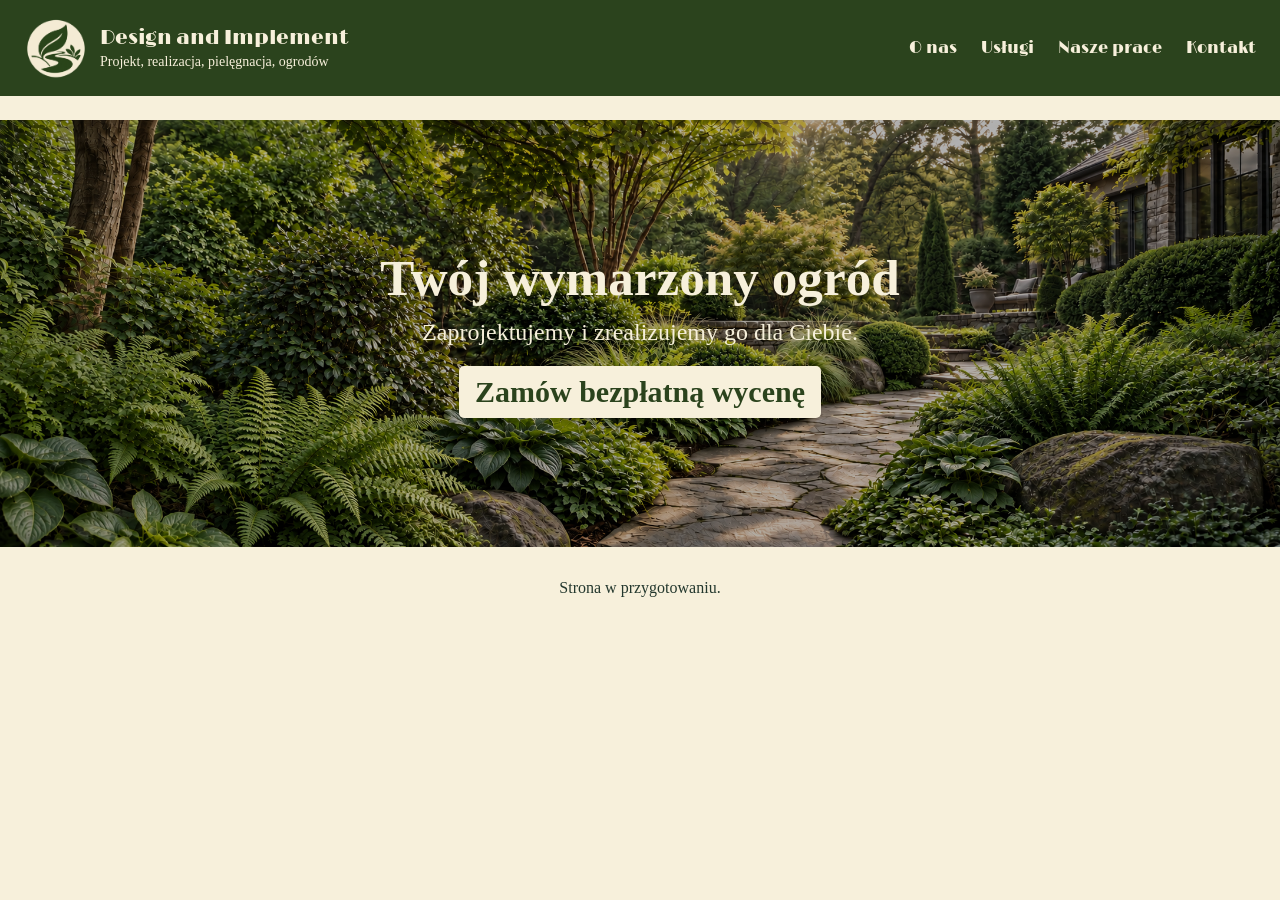
==== index.html @ 659a82be "basic navigation" ====
<!DOCTYPE html>
<html lang="pl">
<head>
    <meta charset="UTF-8">
    <meta name="viewport" content="width=device-width, initial-scale=1.0">
    <title>Design and Implement — Projektowanie, budowanie, pielęgnowanie ogrodów</title>
    <link rel="stylesheet" href="styles.css?v=6">
</head>

<body>
    <header class="navigation">
        <a class="brand" href="index.html">
            <img src="assets/garden-logo-green-circle.png" alt="" width="64">

            <div class="brand-text">
                <span class="brand-name">Design and Implement</span>
                <span class="brand-description">Projekt, realizacja, pielęgnacja, ogrodów</span>
            </div>
        </a>

        <nav class="navigation-links" aria-label="Menu główne">
            <a href="pages/about.html">O nas</a>
            <a href="pages/services.html">Usługi</a>
            <a href="pages/portfolio.html">Nasze prace</a>
            <a href="pages/contact.html">Kontakt</a>
        </nav>
    </header>

    <main class="hero">
        <div class="garden">
            <img
                class="garden-banner"
                src="assets/garden-banner-v5.png"
                alt="Zielony ogród z kamienną ścieżką"
            >

            <div class="garden-overlay">
                <h1>Twój wymarzony ogród</h1>
                <p>Zaprojektujemy i zrealizujemy go dla Ciebie.</p>
                <button class="quote-button">Zamów bezpłatną wycenę</button>
            </div>
        </div>

        <p class="construction">Strona w przygotowaniu.</p>
    </main>
</body>
</html>
---- styles.css ----
@import url('https://fonts.googleapis.com/css2?family=Limelight&display=swap');

* {
    box-sizing: border-box;
}

body {
    margin: 0;
    background-color: #f7f0db;
    color: #24382E;
}

/* Navigation */

.navigation {
    display: flex;
    align-items: center;
    flex-wrap: wrap;
    gap: 24px;
    padding: 16px 24px;
    margin-bottom: 24px;
    background-color: #2b431d;
    color: #f7f0db;
    /* color: #F7F5EF*/
    /* color: #f1fbd8*/
}

.quote-button {
    font-family: inherit;
    border-radius: 5px;
    margin-top: 20px;
    border: none;
    background-color: #f7f0db;
    color: #2b431d;
    padding: 9px 16px;
    cursor: pointer;
    font-weight: 700;
    font-size: 30px;
}

.brand {
    display: flex;
    align-items: center;
    gap: 12px;
    color: inherit;
    text-decoration: none;
}

.brand img {
    display: block;
}

.brand-text {
    display: flex;
    flex-direction: column;
    gap: 4px;
}

.brand-name {
    font-family: "Limelight", serif;
    font-size: 20px;
}

.brand-description {
    font-size: 14px;
}

.navigation-links {
    display: flex;
    align-items: center;
    flex-wrap: wrap;
    gap: 24px;
    margin-left: auto;
}

.navigation-links a {
    color: inherit;
    font-family: "Limelight", serif;
    text-decoration: none;
}

.navigation-links a:hover,
.navigation-links a:focus-visible {
    text-decoration: underline;
    text-underline-offset: 5px;
}

/* Garden banner */

.hero {
    text-align: center;
}

.garden {
    position: relative;
}

.garden-banner {
    display: block;
    width: 100%;
    height: auto;
}

.garden-overlay {
    position: absolute;
    inset: 0;
    display: flex;
    flex-direction: column;
    align-items: center;
    justify-content: center;
    padding: 16px;
    background-color: rgba(0, 0, 0, 0.3);
    color: #f7f0db;
}

.garden-overlay h1 {
    margin: 0 0 12px;
    font-size: clamp(24px, 4vw, 64px);
}

.garden-overlay p {
    margin: 0;
    font-size: clamp(14px, 2vw, 24px);
}

.construction {
    margin: 32px 16px;
}

/* Smaller screens */

@media (max-width: 800px) {
    .navigation {
        justify-content: center;
    }

    .navigation-links {
        justify-content: center;
        gap: 16px;
        margin-left: 0;
    }

    .garden-overlay h1 {
        margin-bottom: 6px;
    }
}
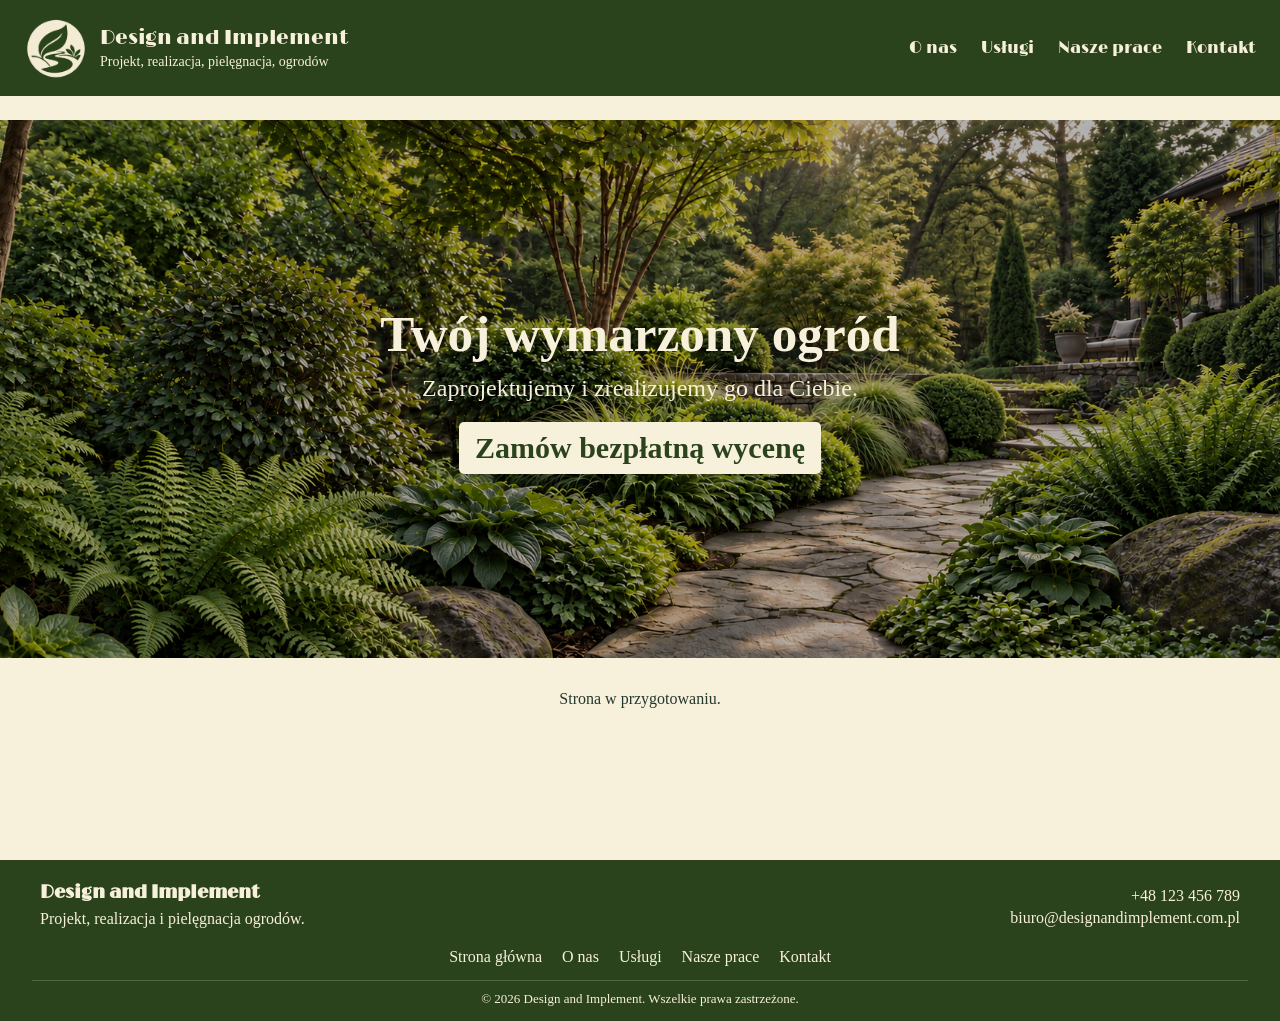
==== commit 67359a26: "Form filling logic almost done" ====
--- a/index.html
+++ b/index.html
@@ -37,11 +37,38 @@
             <div class="garden-overlay">
                 <h1>Twój wymarzony ogród</h1>
                 <p>Zaprojektujemy i zrealizujemy go dla Ciebie.</p>
-                <button class="quote-button">Zamów bezpłatną wycenę</button>
+                <button onclick="window.location.href='/pages/quote.html'" class="quote-button">Zamów bezpłatną wycenę</button>
             </div>
         </div>
 
         <p class="construction">Strona w przygotowaniu.</p>
+
     </main>
+
+    <footer class="footer">
+        <div class="footer-main">
+            <div class="footer-left">
+                <h3>Design and Implement</h3>
+                <p>Projekt, realizacja i pielęgnacja ogrodów.</p>
+            </div>
+
+            <div class="footer-right">
+                <p>+48 123 456 789</p>
+                <p>biuro@designandimplement.com.pl</p>
+            </div>
+        </div>
+
+        <div class="footer-links">
+            <a href="/index.html">Strona główna</a>
+            <a href="/pages/about.html">O nas</a>
+            <a href="/pages/services.html">Usługi</a>
+            <a href="/pages/portfolio.html">Nasze prace</a>
+            <a href="/pages/contact.html">Kontakt</a>
+        </div>
+
+        <div class="footer-bottom">
+            &copy; 2026 Design and Implement. Wszelkie prawa zastrzeżone.
+        </div>
+    </footer>
 </body>
 </html>
--- a/styles.css
+++ b/styles.css
@@ -6,6 +6,11 @@
 
 body {
     margin: 0;
+    min-height: 100vh;
+
+    display: flex;
+    flex-direction: column;
+
     background-color: #f7f0db;
     color: #24382E;
 }
@@ -21,8 +26,8 @@
     margin-bottom: 24px;
     background-color: #2b431d;
     color: #f7f0db;
-    /* color: #F7F5EF*/
-    /* color: #f1fbd8*/
+    /* color: #F7F5EF */
+    /* color: #f1fbd8 */
 }
 
 .quote-button {
@@ -36,6 +41,9 @@
     cursor: pointer;
     font-weight: 700;
     font-size: 30px;
+
+    max-width: 100%;
+    flex-shrink: 0;
 }
 
 .brand {
@@ -89,28 +97,52 @@
 
 .hero {
     text-align: center;
+    margin-bottom: 120px;
 }
 
 .garden {
     position: relative;
+
+    /*
+        Prevents the banner from becoming too short
+        for the form on narrower screens.
+    */
+    min-height: 360px;
+
+    overflow: hidden;
 }
 
 .garden-banner {
     display: block;
     width: 100%;
-    height: auto;
+
+    /*
+        The image now fills the garden container
+        instead of controlling its height.
+    */
+    height: clamp(360px, 42vw, 620px);
+
+    object-fit: cover;
 }
 
 .garden-overlay {
     position: absolute;
     inset: 0;
+
     display: flex;
     flex-direction: column;
     align-items: center;
     justify-content: center;
+
     padding: 16px;
+
     background-color: rgba(0, 0, 0, 0.3);
     color: #f7f0db;
+
+    /*
+        Safety in case something is still too large.
+    */
+    overflow: hidden;
 }
 
 .garden-overlay h1 {
@@ -123,8 +155,144 @@
     font-size: clamp(14px, 2vw, 24px);
 }
 
+.garden-overlay form {
+    display: flex;
+    flex-direction: column;
+    gap: 10px;
+
+    width: min(85%, 380px);
+
+    /*
+        Important: the form can never be wider
+        or taller than the overlay.
+    */
+    max-width: 100%;
+    max-height: calc(100% - 32px);
+
+    padding: clamp(12px, 2vw, 20px);
+
+    background-color: rgba(247, 240, 219, 0.682);
+    border-radius: 14px;
+
+    color: #2b431d;
+
+    overflow: hidden;
+}
+
+.garden-overlay input,
+.garden-overlay textarea {
+    width: 100%;
+    min-width: 0;
+
+    padding: 14px 16px;
+
+    border: none;
+    border-radius: 10px;
+
+    background-color: #f7f0db;
+    color: #2b431d;
+
+    font: inherit;
+    font-size: 16px;
+
+    outline: none;
+
+    /*
+        Reduced from 60px so the fields can shrink
+        when the banner is smaller.
+    */
+    min-height: 48px;
+    max-height: 100px;
+
+    resize: none;
+
+    flex-shrink: 1;
+}
+
+.garden-overlay input::placeholder,
+.garden-overlay textarea::placeholder {
+    color: #5f6f57;
+}
+
+.garden-overlay input:focus,
+.garden-overlay textarea:focus {
+    outline: 2px solid #2b431d;
+    outline-offset: 2px;
+}
+
+.garden-overlay textarea {
+    min-height: 80px;
+
+    /*
+        Keep textarea from being manually resized
+        outside of the form.
+    */
+    resize: none;
+}
+
 .construction {
     margin: 32px 16px;
+}
+
+/* Footer */
+
+.footer {
+    margin-top: auto;
+
+    background-color: #2b431d;
+    color: #f7f0db;
+    padding: 22px 32px 14px;
+}
+
+.footer-main {
+    display: flex;
+    justify-content: space-between;
+    align-items: center;
+    gap: 30px;
+    max-width: 1200px;
+    margin: 0 auto;
+}
+
+.footer-left h3 {
+    margin: 0 0 6px;
+    font-family: "Limelight", serif;
+    font-size: 18px;
+}
+
+.footer-left p,
+.footer-right p {
+    margin: 4px 0;
+}
+
+.footer-right {
+    text-align: right;
+}
+
+.footer-links {
+    display: flex;
+    justify-content: center;
+    flex-wrap: wrap;
+    gap: 20px;
+    margin-top: 16px;
+}
+
+.footer-links a {
+    color: #f7f0db;
+    text-decoration: none;
+}
+
+.footer-links a:hover,
+.footer-links a:focus-visible {
+    text-decoration: underline;
+    text-underline-offset: 4px;
+}
+
+.footer-bottom {
+    margin-top: 14px;
+    padding-top: 10px;
+    border-top: 1px solid rgba(247, 240, 219, 0.2);
+    text-align: center;
+    font-size: 13px;
 }
 
 /* Smaller screens */
@@ -143,4 +311,71 @@
     .garden-overlay h1 {
         margin-bottom: 6px;
     }
-}
+
+    .garden {
+        min-height: 400px;
+    }
+
+    .garden-banner {
+        height: 400px;
+    }
+
+    .garden-overlay form {
+        width: min(92%, 360px);
+
+        padding: 12px;
+        gap: 8px;
+    }
+
+    .garden-overlay input,
+    .garden-overlay textarea {
+        padding: 10px 12px;
+        min-height: 42px;
+    }
+
+    .garden-overlay textarea {
+        min-height: 70px;
+    }
+
+    .quote-button {
+        font-size: clamp(20px, 6vw, 30px);
+        margin-top: 10px;
+        padding: 9px 16px;
+    }
+}
+
+@media (max-width: 450px) {
+    .garden {
+        min-height: 380px;
+    }
+
+    .garden-banner {
+        height: 380px;
+    }
+
+    .garden-overlay {
+        padding: 10px;
+    }
+
+    .garden-overlay form {
+        width: 95%;
+        padding: 10px;
+        gap: 7px;
+    }
+
+    .garden-overlay input,
+    .garden-overlay textarea {
+        min-height: 40px;
+        padding: 9px 11px;
+        font-size: 14px;
+    }
+
+    .garden-overlay textarea {
+        min-height: 60px;
+    }
+
+    .quote-button {
+        margin-top: 6px;
+        font-size: 22px;
+    }
+}
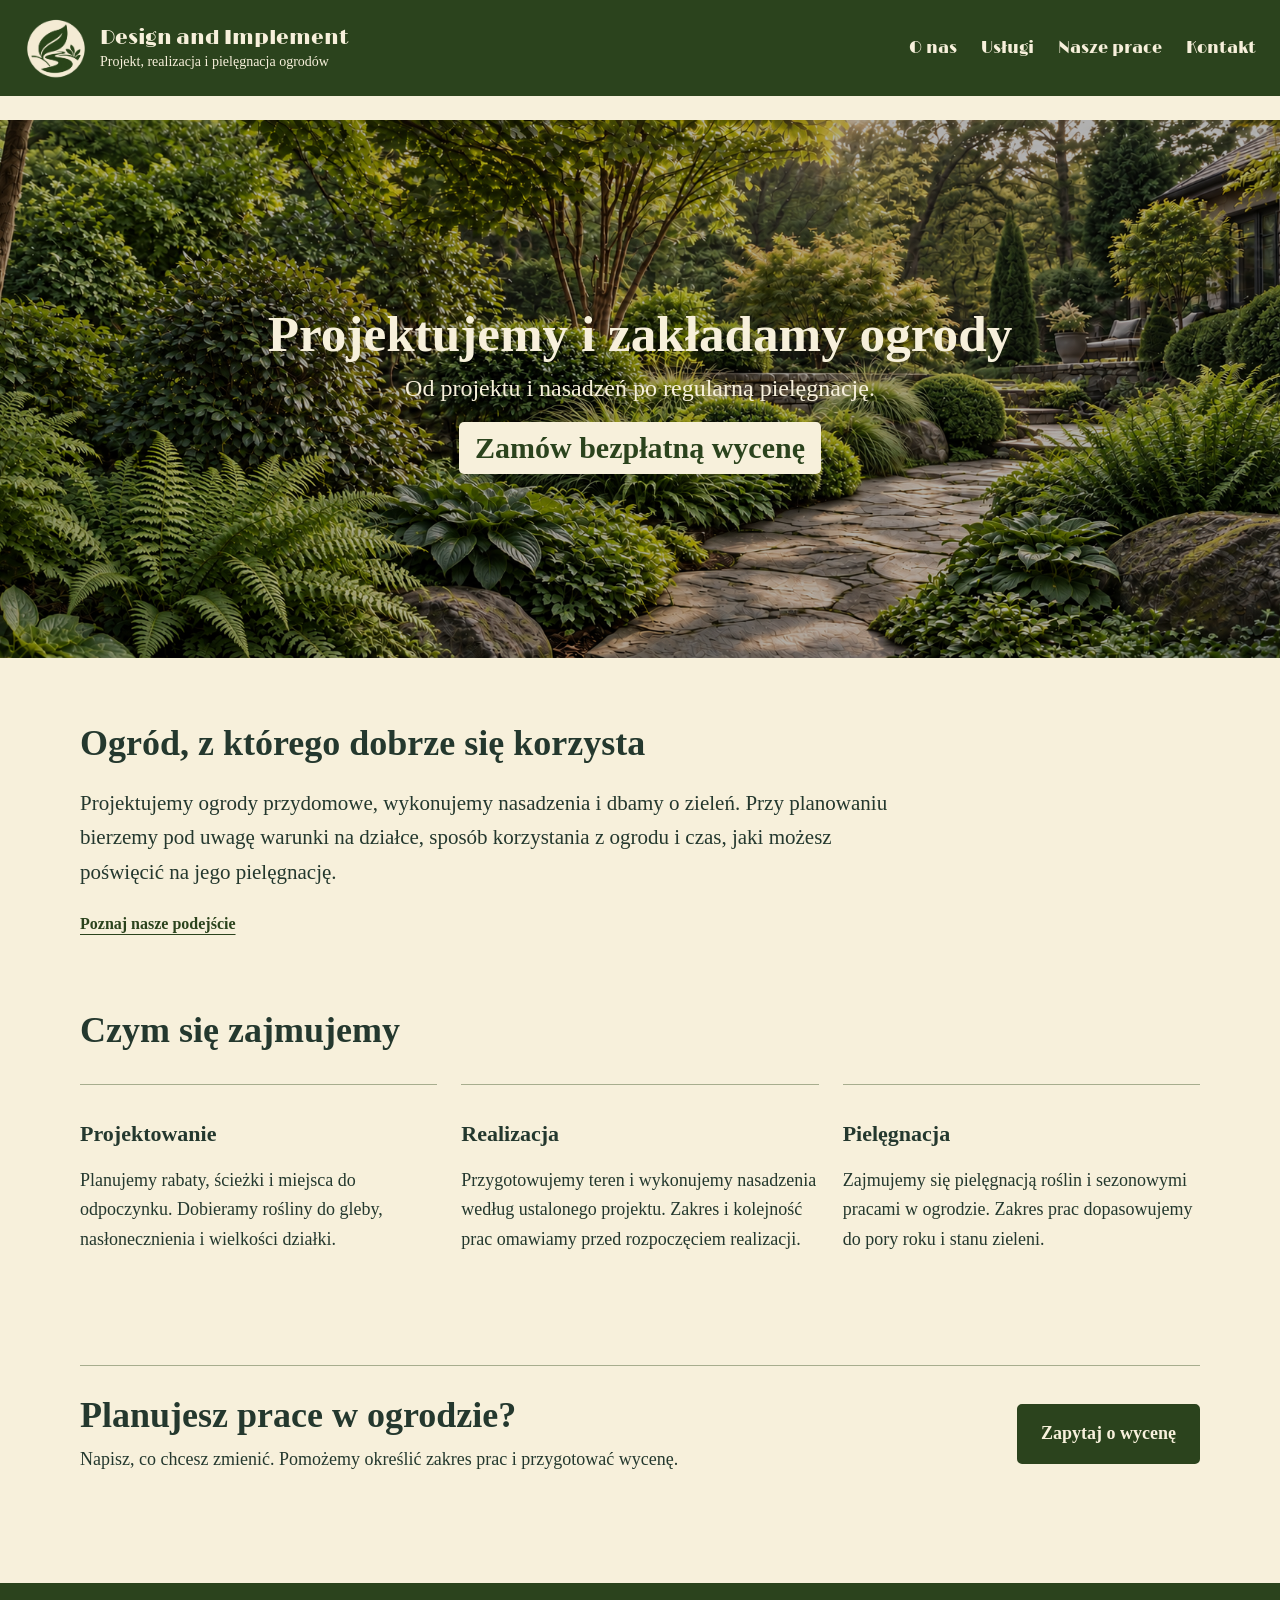
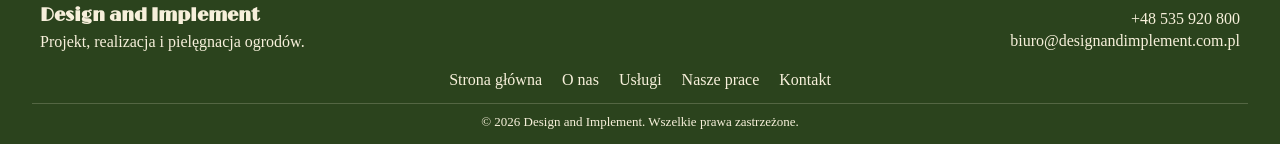
==== commit 24a1236d: "Website improvements" ====
--- a/index.html
+++ b/index.html
@@ -3,8 +3,9 @@
 <head>
     <meta charset="UTF-8">
     <meta name="viewport" content="width=device-width, initial-scale=1.0">
-    <title>Design and Implement — Projektowanie, budowanie, pielęgnowanie ogrodów</title>
-    <link rel="stylesheet" href="styles.css?v=6">
+    <title>Design and Implement | Projektowanie, budowanie, pielęgnowanie ogrodów</title>
+    <meta name="description" content="Projektowanie, realizacja i pielęgnacja ogrodów. Poznaj Design and Implement i zaplanuj przestrzeń do odpoczynku wokół swojego domu.">
+    <link rel="stylesheet" href="styles.css?v=11">
 </head>
 
 <body>
@@ -14,7 +15,7 @@
 
             <div class="brand-text">
                 <span class="brand-name">Design and Implement</span>
-                <span class="brand-description">Projekt, realizacja, pielęgnacja, ogrodów</span>
+                <span class="brand-description">Projekt, realizacja i pielęgnacja ogrodów</span>
             </div>
         </a>
 
@@ -26,7 +27,7 @@
         </nav>
     </header>
 
-    <main class="hero">
+    <main class="home-page">
         <div class="garden">
             <img
                 class="garden-banner"
@@ -35,13 +36,55 @@
             >
 
             <div class="garden-overlay">
-                <h1>Twój wymarzony ogród</h1>
-                <p>Zaprojektujemy i zrealizujemy go dla Ciebie.</p>
-                <button onclick="window.location.href='/pages/quote.html'" class="quote-button">Zamów bezpłatną wycenę</button>
+                <h1>Projektujemy i zakładamy ogrody</h1>
+                <p>Od projektu i nasadzeń po regularną pielęgnację.</p>
+                <a href="pages/quote.html" class="quote-button home-quote-link">Zamów bezpłatną wycenę</a>
             </div>
         </div>
 
-        <p class="construction">Strona w przygotowaniu.</p>
+        <div class="content-page">
+            <section class="page-intro home-intro" aria-labelledby="home-intro-title">
+
+                <h2 id="home-intro-title">Ogród, z którego dobrze się korzysta</h2>
+                <p class="page-lead">Projektujemy ogrody przydomowe, wykonujemy nasadzenia i dbamy o zieleń. Przy planowaniu bierzemy pod uwagę warunki na działce, sposób korzystania z ogrodu i czas, jaki możesz poświęcić na jego pielęgnację.</p>
+                <a class="text-link" href="pages/about.html">Poznaj nasze podejście</a>
+            </section>
+
+            <section class="page-section" aria-labelledby="home-services-title">
+
+                <h2 id="home-services-title">Czym się zajmujemy</h2>
+                <div class="home-services">
+                    <article>
+
+                        <h3>Projektowanie</h3>
+                        <p>Planujemy rabaty, ścieżki i miejsca do odpoczynku. Dobieramy rośliny do gleby, nasłonecznienia i wielkości działki.</p>
+
+                    </article>
+                    <article>
+
+                        <h3>Realizacja</h3>
+                        <p>Przygotowujemy teren i wykonujemy nasadzenia według ustalonego projektu. Zakres i kolejność prac omawiamy przed rozpoczęciem realizacji.</p>
+
+                    </article>
+                    <article>
+
+                        <h3>Pielęgnacja</h3>
+                        <p>Zajmujemy się pielęgnacją roślin i sezonowymi pracami w ogrodzie. Zakres prac dopasowujemy do pory roku i stanu zieleni.</p>
+
+                    </article>
+                </div>
+            </section>
+
+
+
+            <section class="page-cta" aria-labelledby="home-cta-title">
+                <div>
+                    <h2 id="home-cta-title">Planujesz prace w ogrodzie?</h2>
+                    <p>Napisz, co chcesz zmienić. Pomożemy określić zakres prac i przygotować wycenę.</p>
+                </div>
+                <a class="page-button" href="pages/quote.html">Zapytaj o wycenę</a>
+            </section>
+        </div>
 
     </main>
 
@@ -53,7 +96,7 @@
             </div>
 
             <div class="footer-right">
-                <p>+48 123 456 789</p>
+                <p><a href="tel:+48535920800">+48 535 920 800</a></p>
                 <p>biuro@designandimplement.com.pl</p>
             </div>
         </div>
--- a/styles.css
+++ b/styles.css
@@ -378,4 +378,412 @@
         margin-top: 6px;
         font-size: 22px;
     }
-}+}
+/* About and contact pages */
+.content-page {
+    width: min(1120px, calc(100% - 40px));
+    margin: 0 auto 80px;
+    line-height: 1.65;
+}
+
+.content-page h1,
+.content-page h2,
+.content-page h3 {
+    line-height: 1.2;
+}
+
+.content-page h1 {
+    margin: 12px 0 24px;
+    font-size: clamp(32px, 4vw, 46px);
+    text-wrap: balance;
+}
+
+.content-page h2 {
+    margin: 0 0 20px;
+    font-size: clamp(26px, 3vw, 36px);
+}
+
+.content-page h3 {
+    font-size: 22px;
+}
+
+.content-page p {
+    font-size: 18px;
+}
+
+.page-intro {
+    max-width: 820px;
+    margin: 40px 0 48px;
+    text-align: left;
+}
+
+.content-page .eyebrow {
+    margin: 0 0 12px;
+    font-size: 13px;
+    font-family: Arial, sans-serif;
+    font-weight: 700;
+    letter-spacing: 0.14em;
+    text-transform: uppercase;
+}
+
+.content-page .page-lead {
+    font-size: 21px;
+}
+
+.about-story {
+    display: grid;
+    grid-template-columns: repeat(2, minmax(0, 1fr));
+    align-items: center;
+    gap: 48px;
+}
+
+.about-story img {
+    display: block;
+    width: 100%;
+    height: 440px;
+    object-fit: cover;
+    border-radius: 4px;
+}
+
+.text-link,
+.contact-method a {
+    color: #2b431d;
+    font-weight: 700;
+    text-underline-offset: 5px;
+}
+
+.page-section {
+    margin: 72px 0;
+}
+
+.process-grid {
+    display: grid;
+    grid-template-columns: repeat(3, minmax(0, 1fr));
+    gap: 32px;
+    padding: 0;
+    list-style: none;
+}
+
+.process-grid li {
+    border-top: 1px solid #a7ad8e;
+    padding-top: 24px;
+}
+
+.step-number {
+    font-size: 32px;
+    color: #55683b;
+}
+
+.page-cta {
+    display: flex;
+    align-items: center;
+    justify-content: space-between;
+    flex-wrap: wrap;
+    gap: 24px;
+    margin-top: 64px;
+    padding: 28px 0;
+    border-top: 1px solid #a7ad8e;
+}
+
+.page-cta h2 {
+    margin-bottom: 8px;
+}
+
+.page-cta p {
+    margin: 0;
+}
+
+.page-button {
+    display: inline-block;
+    padding: 13px 22px;
+    border: 2px solid #2b431d;
+    border-radius: 5px;
+    background: #2b431d;
+    color: #f7f0db;
+    font-size: 18px;
+    font-weight: 700;
+    text-decoration: none;
+    text-align: center;
+}
+
+.page-button:hover {
+    background: #405b2f;
+}
+
+.content-page a:focus-visible {
+    outline: 3px solid #55683b;
+    outline-offset: 5px;
+}
+
+.navigation-links a[aria-current="page"] {
+    text-decoration: underline;
+    text-underline-offset: 5px;
+}
+
+.contact-single {
+    max-width: 680px;
+    margin: 0;
+}
+
+.contact-details address {
+    font-style: normal;
+}
+
+.contact-method {
+    padding: 20px 0;
+    border-bottom: 1px solid #c3c6aa;
+}
+
+.contact-method h3 {
+    margin: 0 0 10px;
+}
+
+.contact-method a {
+    font-size: clamp(18px, 2vw, 23px);
+    overflow-wrap: anywhere;
+}
+
+.contact-method p {
+    margin: 10px 0 0;
+}
+
+@media (max-width: 800px) {
+    .about-story,
+    .process-grid {
+        grid-template-columns: 1fr;
+        gap: 28px;
+    }
+
+    .page-intro {
+        margin: 24px auto 36px;
+    }
+
+    .about-story img {
+        height: 320px;
+    }
+
+    .page-section {
+        margin: 48px 0;
+    }
+
+    .page-cta {
+        padding: 24px 0;
+    }
+
+    .footer-main {
+        flex-wrap: wrap;
+    }
+
+    .footer-right {
+        text-align: left;
+        overflow-wrap: anywhere;
+        min-width: 0;
+    }
+}
+
+/* Quote form: let the banner grow with its content. */
+.quote-page .garden {
+    min-height: 0;
+}
+
+.quote-page .garden-banner {
+    position: absolute;
+    inset: 0;
+    height: 100%;
+}
+
+.quote-page .garden-overlay {
+    position: relative;
+    padding: 48px 20px;
+    overflow: visible;
+}
+
+.quote-page .quote-form {
+    width: min(100%, 460px);
+    max-height: none;
+    padding: clamp(22px, 4vw, 36px);
+    gap: 18px;
+    overflow: visible;
+    background: rgba(253, 248, 233, 0.96);
+    border: 1px solid rgba(247, 240, 219, 0.7);
+    border-radius: 6px;
+}
+
+.quote-form-heading {
+    text-align: center;
+    padding-bottom: 18px;
+    border-bottom: 1px solid #c3c6aa;
+}
+
+.quote-eyebrow {
+    display: block;
+    font: 700 11px/1.5 Arial, sans-serif;
+    text-transform: uppercase;
+    letter-spacing: 0.13em;
+    margin-bottom: 10px;
+}
+
+.quote-page .quote-form h1 {
+    font-size: clamp(27px, 5vw, 34px);
+    line-height: 1.15;
+    margin: 0 0 12px;
+    text-wrap: balance;
+}
+
+.quote-page .quote-form p {
+    font-size: 16px;
+    line-height: 1.5;
+}
+
+.quote-field label {
+    display: block;
+    margin-bottom: 6px;
+    font-weight: 700;
+    line-height: 1.4;
+}
+
+.quote-field label span {
+    font-size: 13px;
+    font-weight: 400;
+}
+
+.quote-page .quote-field input {
+    background: #fffdf6;
+    border: 1px solid #b9c0a7;
+    border-radius: 6px;
+    font-size: 16px;
+    padding: 12px;
+    min-height: 46px;
+}
+
+.quote-page .quote-button {
+    margin: 4px 0 0;
+    padding: 14px;
+    background: #2b431d;
+    color: #f7f0db;
+    font-size: 20px;
+    line-height: 1.3;
+}
+
+.quote-page .quote-button:hover {
+    background: #405b2f;
+}
+
+.quote-page .quote-button:focus-visible {
+    outline: 3px solid #55683b;
+    outline-offset: 4px;
+}
+
+.quote-page .quote-form .quote-form-note {
+    font-size: 13px;
+    text-align: center;
+}
+
+.quote-next {
+    margin-top: 56px;
+}
+
+.quote-next-intro {
+    max-width: 680px;
+}
+
+.quote-next .process-grid {
+    margin: 32px 0;
+}
+
+/* Homepage */
+.home-quote-link {
+    text-decoration: none;
+    text-align: center;
+}
+
+.home-quote-link:hover {
+    background: #e7e6cf;
+}
+
+.home-quote-link:focus-visible {
+    outline: 3px solid #f7f0db;
+    outline-offset: 5px;
+}
+
+.home-intro {
+    margin-top: 64px;
+}
+
+.home-services {
+    display: grid;
+    grid-template-columns: repeat(3, minmax(0, 1fr));
+    gap: 24px;
+    margin-top: 32px;
+}
+
+.home-services article {
+    display: flex;
+    flex-direction: column;
+    padding: 20px 0;
+    border-top: 1px solid #a7ad8e;
+}
+
+.home-services h3 {
+    margin: 16px 0 0;
+}
+
+.home-services .service-detail {
+    margin: auto 0 0;
+    padding-top: 18px;
+    border-top: 1px solid #c3c6aa;
+    font-size: 14px;
+    color: #55683b;
+}
+
+.home-planning {
+    display: grid;
+    grid-template-columns: repeat(2, minmax(0, 1fr));
+    gap: 56px;
+    align-items: center;
+}
+
+.home-priorities {
+    list-style: none;
+    padding: 0;
+    margin: 0;
+}
+
+.home-priorities li {
+    padding: 20px 0 20px 24px;
+    border-left: 3px solid #a7ad8e;
+}
+
+.home-priorities li + li {
+    margin-top: 16px;
+}
+
+.home-priorities h3 {
+    margin: 0 0 8px;
+}
+
+.home-priorities p {
+    margin: 0;
+}
+
+@media (max-width: 800px) {
+    .home-services,
+    .home-planning {
+        grid-template-columns: 1fr;
+        gap: 24px;
+    }
+
+    .home-intro {
+        margin-top: 40px;
+    }
+}
+
+.footer-right a {
+    color: inherit;
+    text-decoration: none;
+}
+
+.footer-right a:hover,
+.footer-right a:focus-visible {
+    text-decoration: underline;
+}
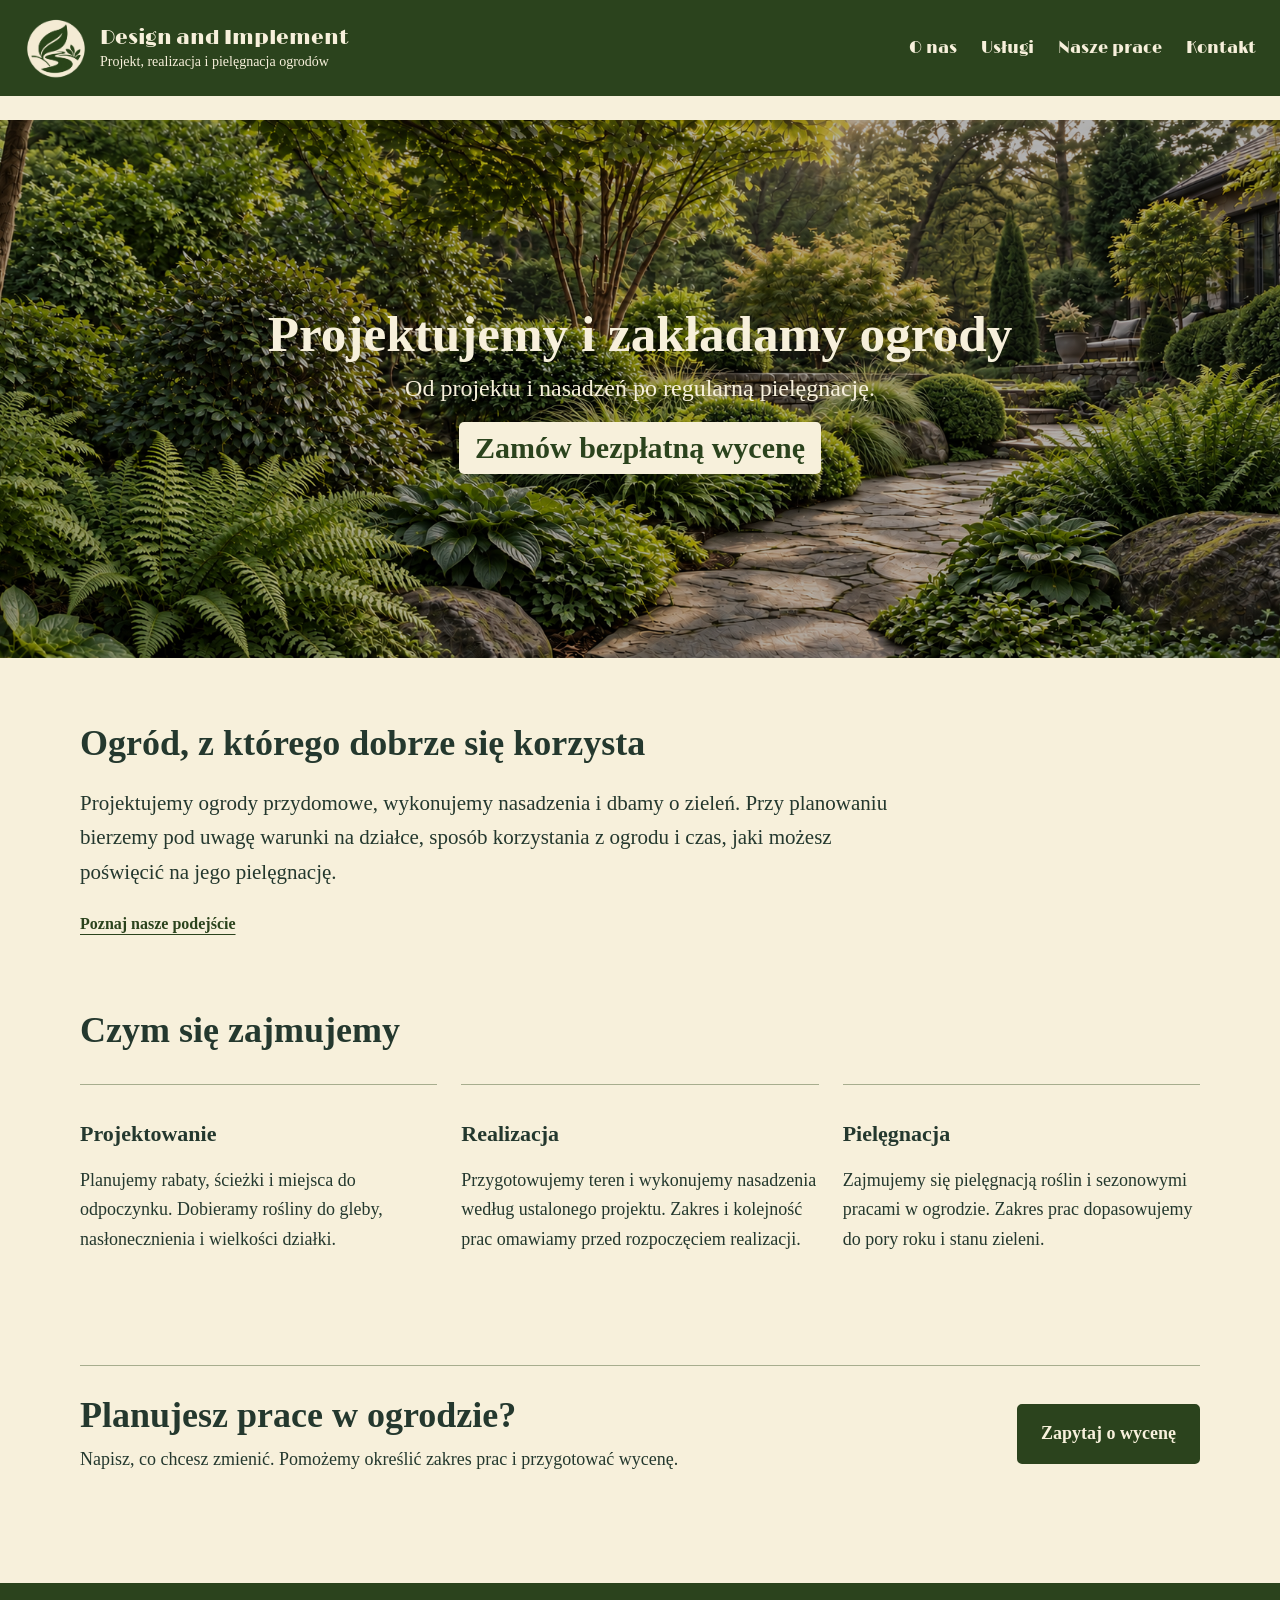
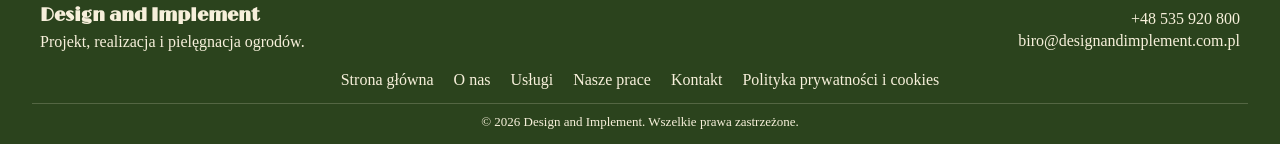
==== commit 9f3d5a57: "cookies, policy, mail" ====
--- a/index.html
+++ b/index.html
@@ -5,7 +5,8 @@
     <meta name="viewport" content="width=device-width, initial-scale=1.0">
     <title>Design and Implement | Projektowanie, budowanie, pielęgnowanie ogrodów</title>
     <meta name="description" content="Projektowanie, realizacja i pielęgnacja ogrodów. Poznaj Design and Implement i zaplanuj przestrzeń do odpoczynku wokół swojego domu.">
-    <link rel="stylesheet" href="styles.css?v=11">
+    <link rel="stylesheet" href="styles.css?v=12">
+    <script src="scripts/quote.js?v=1" defer></script>
 </head>
 
 <body>
@@ -97,7 +98,7 @@
 
             <div class="footer-right">
                 <p><a href="tel:+48535920800">+48 535 920 800</a></p>
-                <p>biuro@designandimplement.com.pl</p>
+                <p>biro@designandimplement.com.pl</p>
             </div>
         </div>
 
@@ -107,6 +108,7 @@
             <a href="/pages/services.html">Usługi</a>
             <a href="/pages/portfolio.html">Nasze prace</a>
             <a href="/pages/contact.html">Kontakt</a>
+            <a href="pages/policy.html">Polityka prywatności i cookies</a>
         </div>
 
         <div class="footer-bottom">
--- a/styles.css
+++ b/styles.css
@@ -787,3 +787,108 @@
 .footer-right a:focus-visible {
     text-decoration: underline;
 }
+
+/* Quote confirmation and policy */
+[hidden] {
+    display: none !important;
+}
+
+.quote-page .quote-form .quote-remember {
+    display: flex;
+    align-items: flex-start;
+    gap: 10px;
+    font: 14px/1.5 Arial, sans-serif;
+    cursor: pointer;
+}
+
+.quote-page .quote-form .quote-remember input {
+    width: 18px;
+    height: 18px;
+    min-height: 18px;
+    margin: 2px 0 0;
+    padding: 0;
+    flex-shrink: 0;
+    accent-color: #2b431d;
+}
+
+.quote-form-note a,
+.quote-notice a {
+    color: inherit;
+    text-underline-offset: 3px;
+}
+
+.quote-page .quote-button:disabled {
+    opacity: 0.75;
+    cursor: default;
+}
+
+#quote-status:empty {
+    display: none;
+}
+
+.quote-notice {
+    position: fixed;
+    right: 24px;
+    bottom: 24px;
+    z-index: 100;
+    width: min(360px, calc(100vw - 32px));
+    padding: 24px 44px 24px 24px;
+    border: 1px solid #b9c0a7;
+    border-left: 5px solid #2b431d;
+    border-radius: 10px;
+    background: #fffdf6;
+    color: #24382e;
+    box-shadow: 0 10px 36px rgba(25, 42, 20, 0.2);
+    font: 15px/1.5 Arial, sans-serif;
+    max-height: calc(100dvh - 32px);
+    overflow-y: auto;
+    overflow-wrap: anywhere;
+}
+
+.quote-notice strong {
+    font-size: 18px;
+}
+
+.quote-notice p {
+    margin: 10px 0;
+}
+
+.quote-notice-close {
+    position: absolute;
+    top: 4px;
+    right: 4px;
+    width: 40px;
+    height: 40px;
+    border: 0;
+    background: transparent;
+    color: inherit;
+    font-size: 28px;
+    cursor: pointer;
+}
+
+.quote-notice :focus-visible,
+.quote-remember input:focus-visible {
+    outline: 3px solid #55683b;
+    outline-offset: 3px;
+}
+
+.policy-page {
+    width: min(100%, 850px);
+    overflow-wrap: anywhere;
+}
+
+.policy-page section {
+    margin-bottom: 36px;
+}
+
+.policy-page li {
+    margin-bottom: 10px;
+    line-height: 1.65;
+}
+
+@media (max-width: 600px) {
+    .quote-notice {
+        right: 16px;
+        bottom: 16px;
+    }
+}
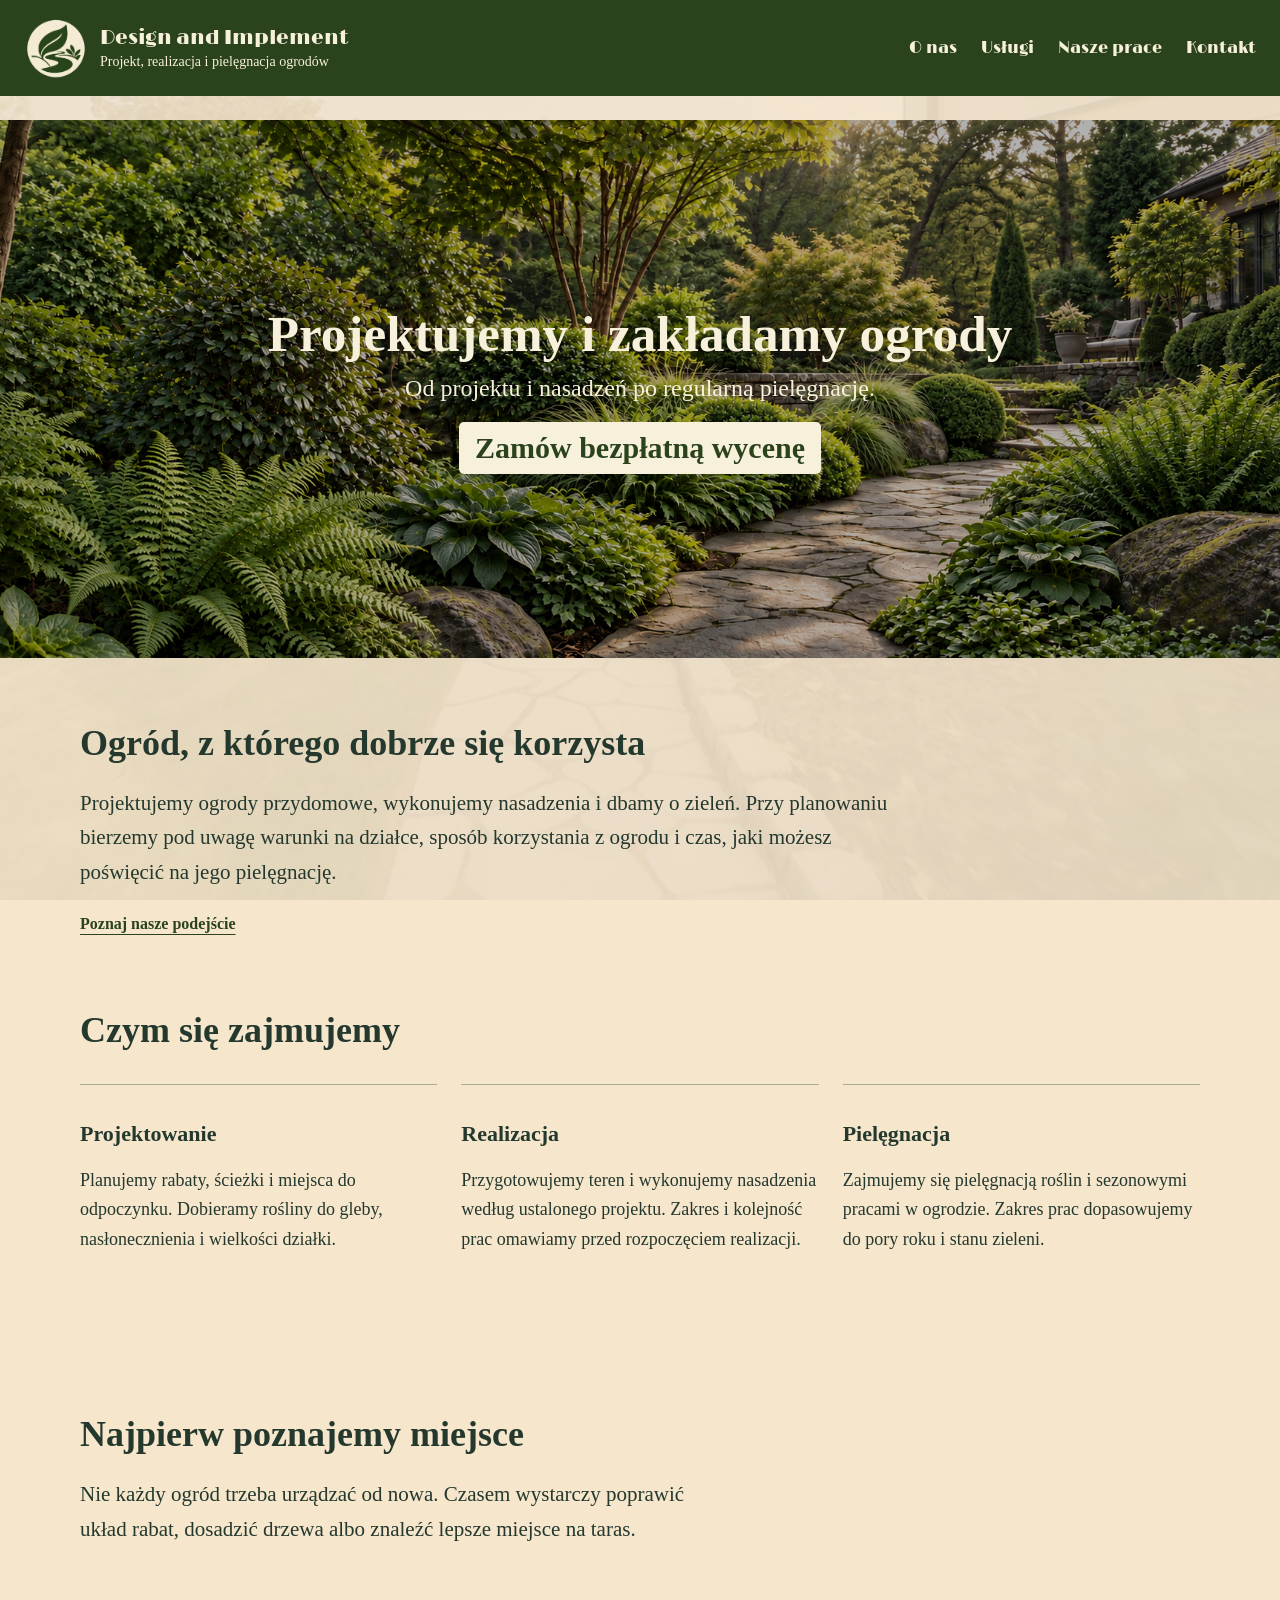
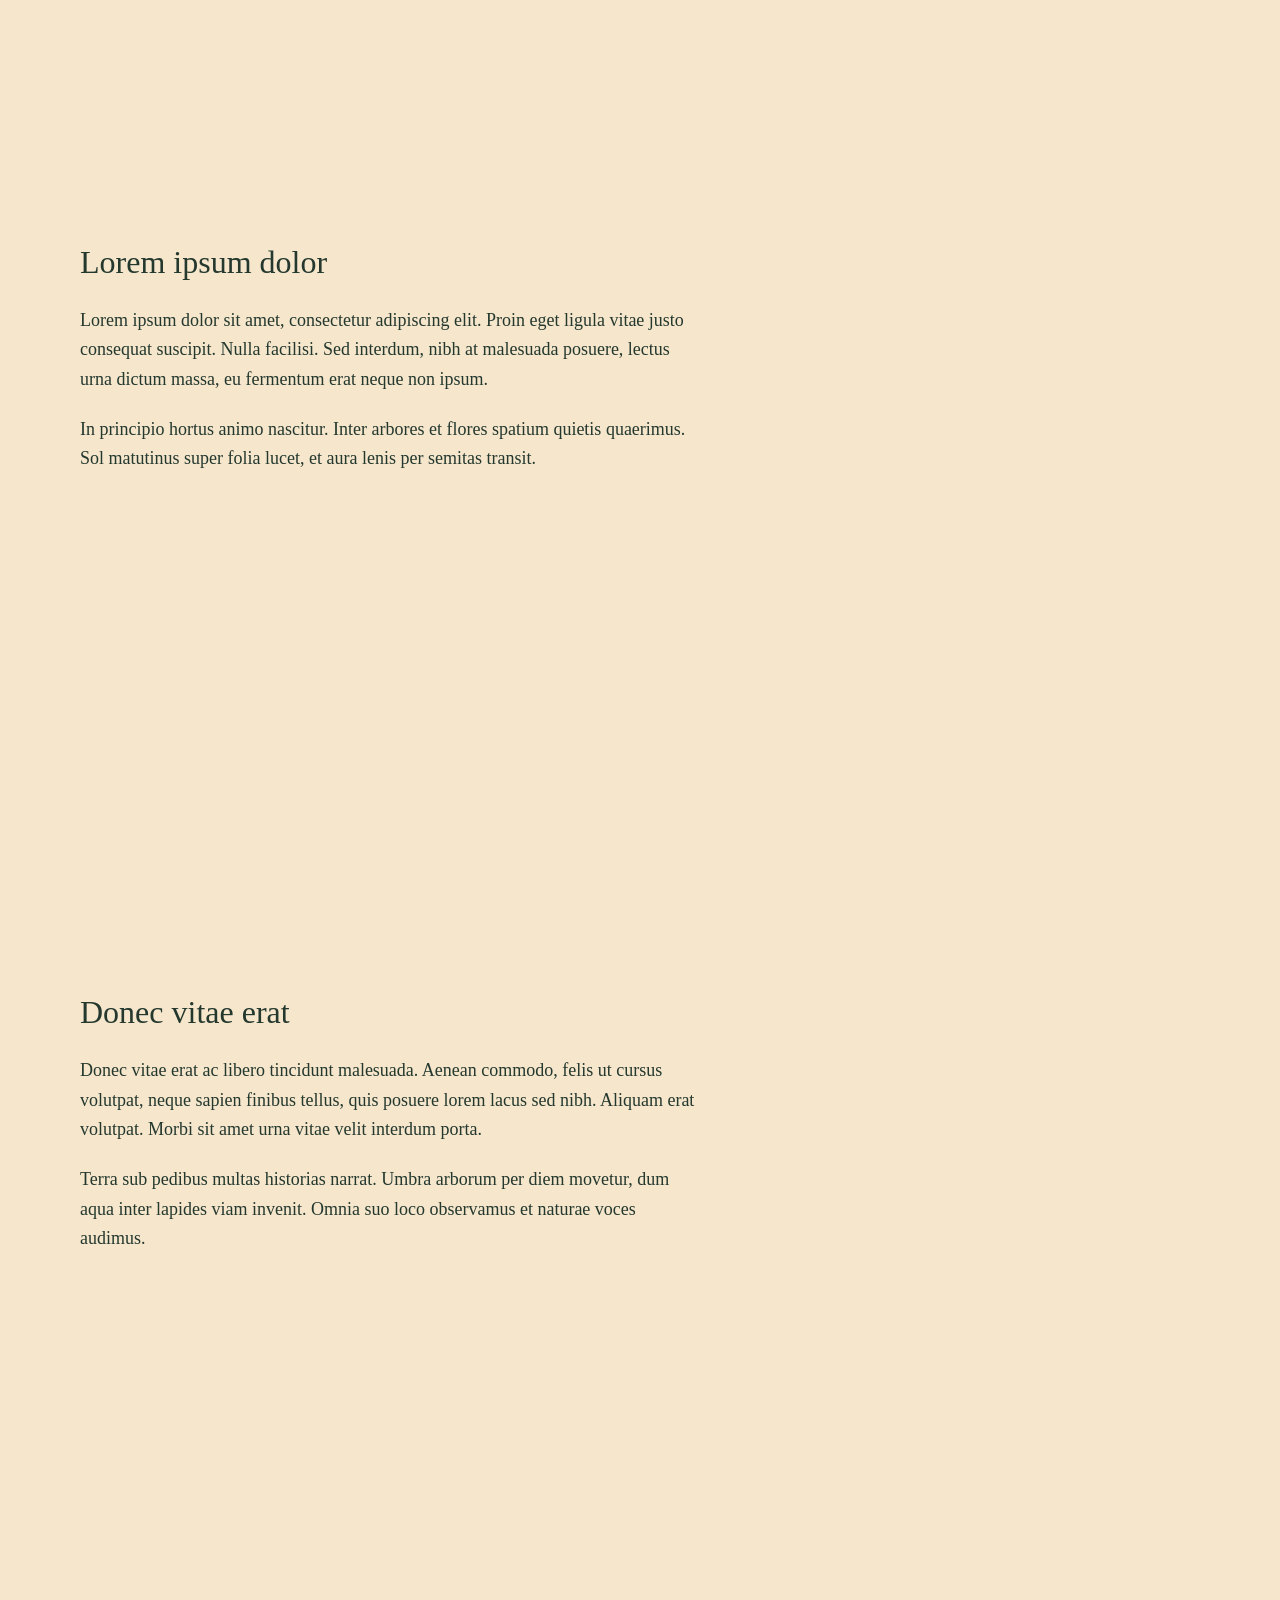
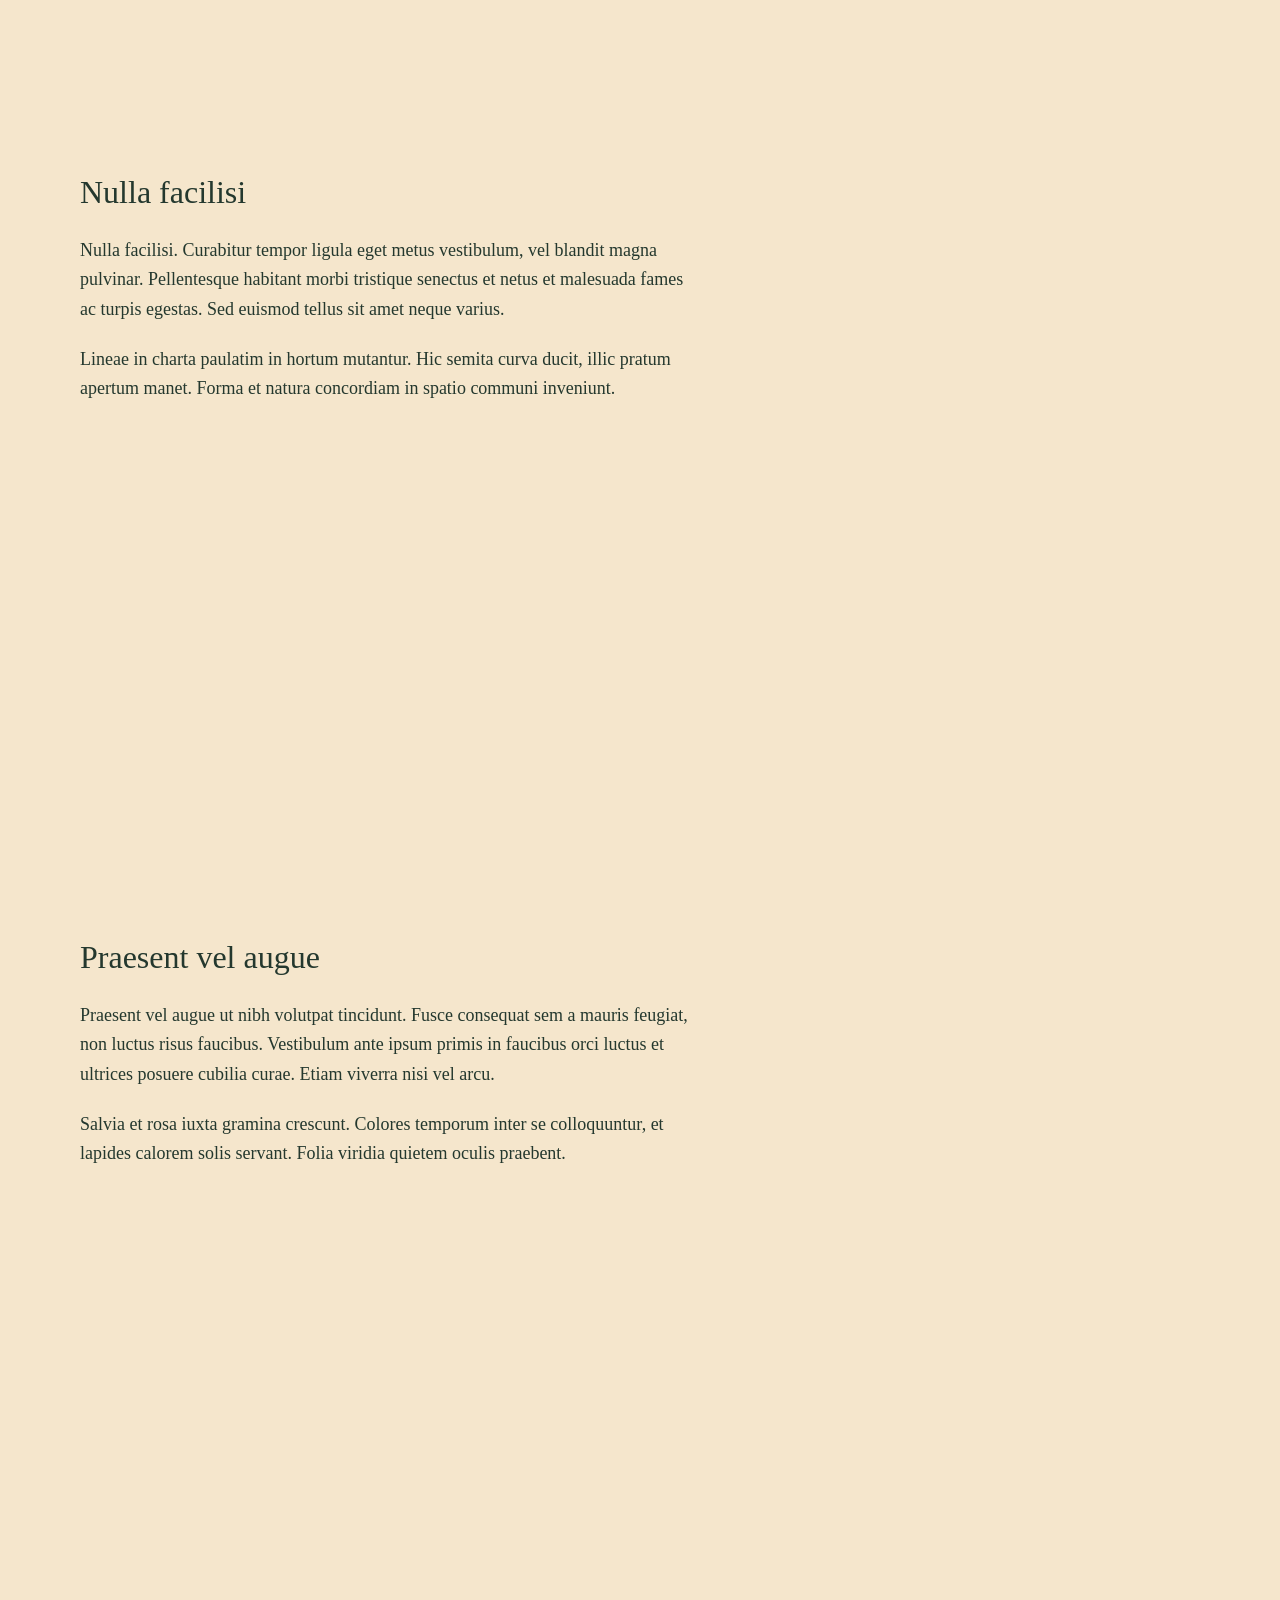
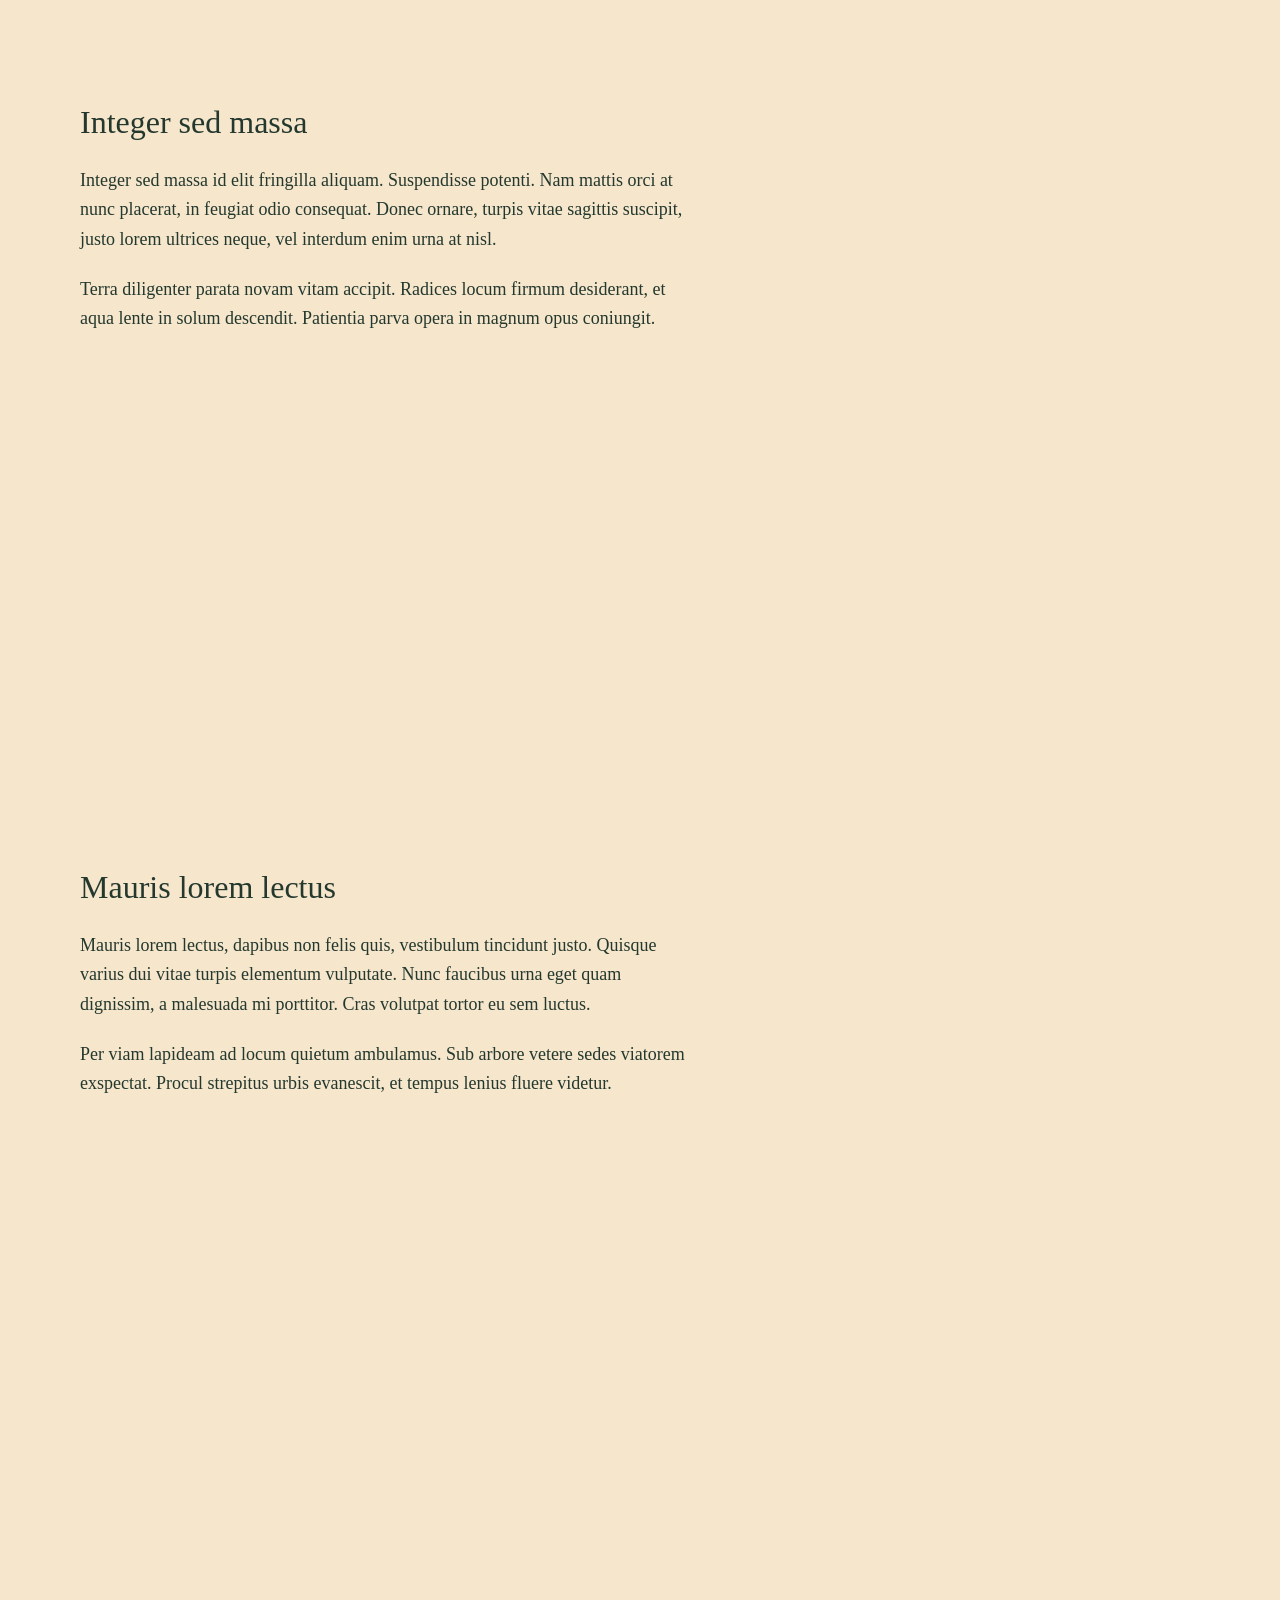
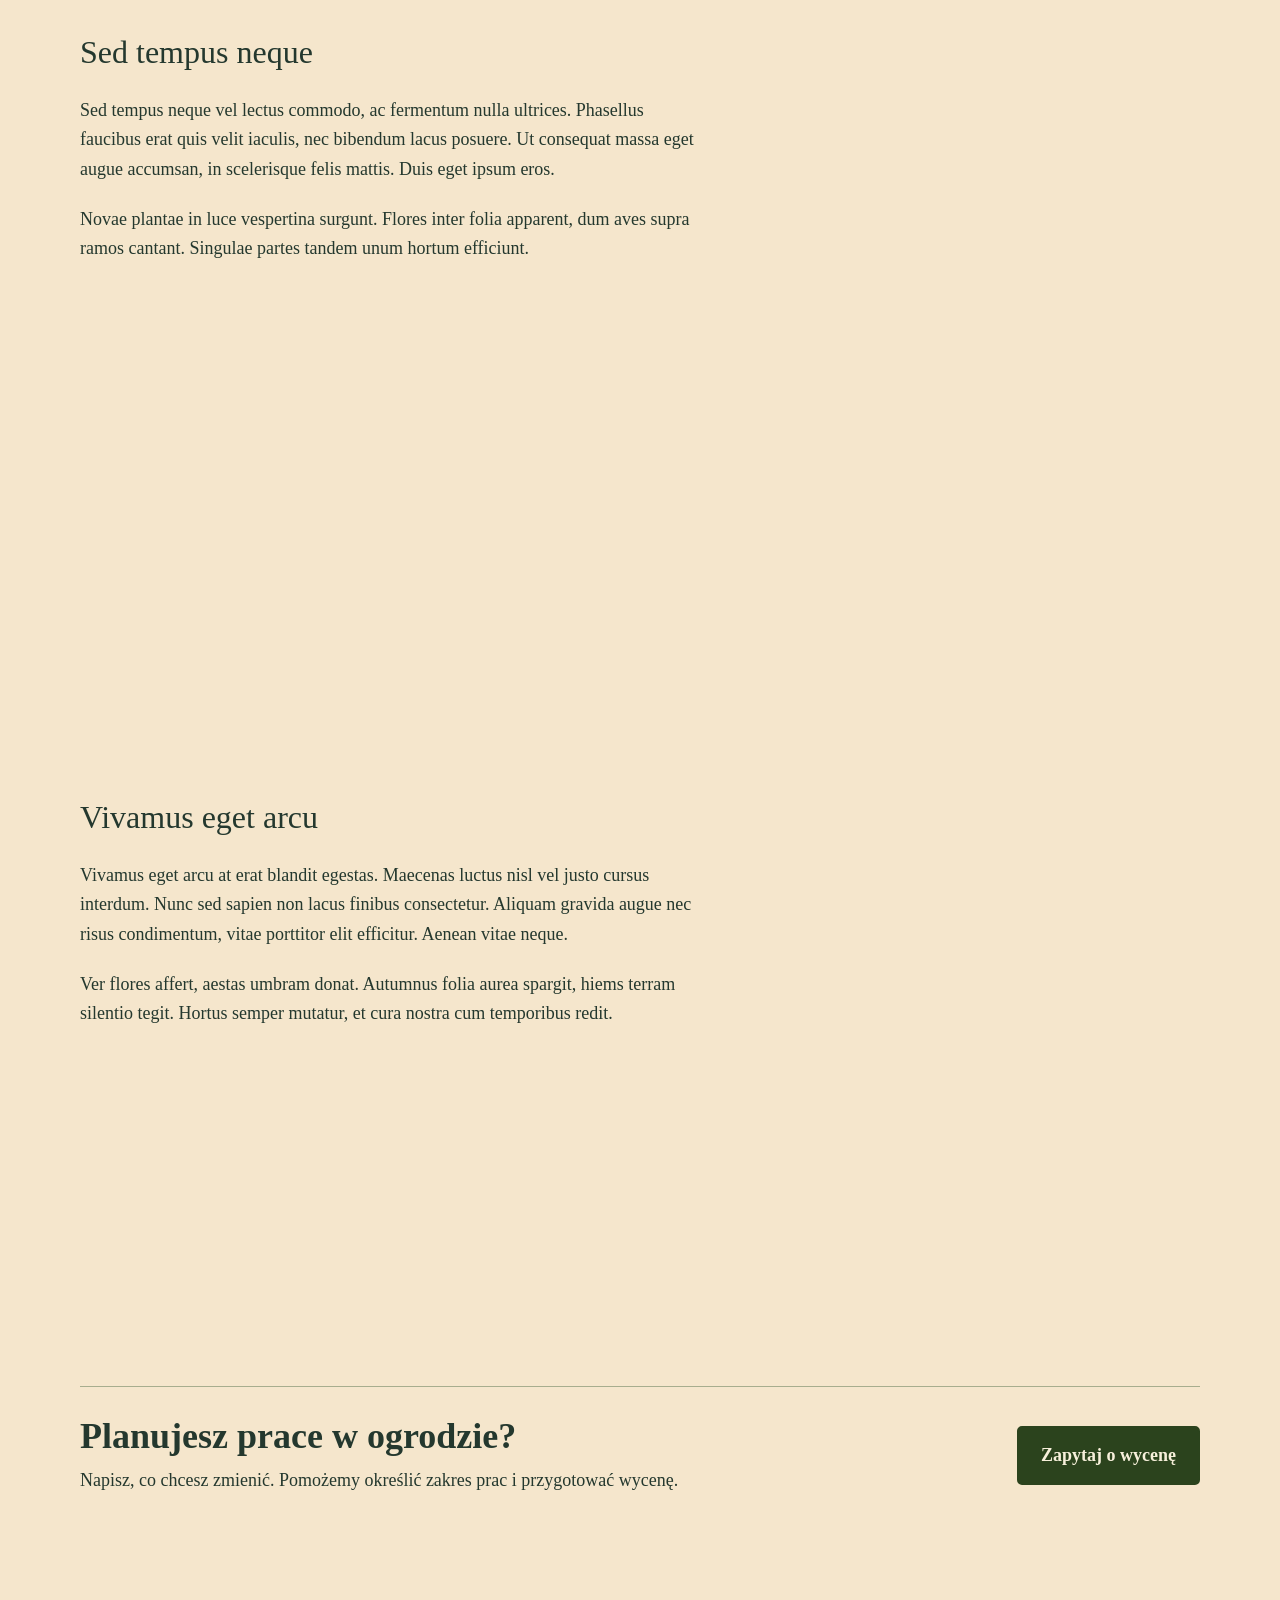
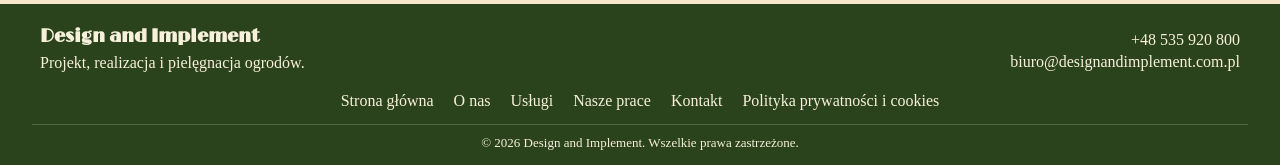
==== commit 1218963c: "Add scrolling garden background and update site styling" ====
--- a/index.html
+++ b/index.html
@@ -5,11 +5,13 @@
     <meta name="viewport" content="width=device-width, initial-scale=1.0">
     <title>Design and Implement | Projektowanie, budowanie, pielęgnowanie ogrodów</title>
     <meta name="description" content="Projektowanie, realizacja i pielęgnacja ogrodów. Poznaj Design and Implement i zaplanuj przestrzeń do odpoczynku wokół swojego domu.">
-    <link rel="stylesheet" href="styles.css?v=12">
+    <link rel="stylesheet" href="styles.css?v=19">
     <script src="scripts/quote.js?v=1" defer></script>
+    <script src="scripts/garden-video.js?v=3" defer></script>
 </head>
 
-<body>
+<body class="home-background-video">
+    <canvas class="garden-scroll-video" width="1280" height="720" data-frame-count="361" aria-hidden="true"></canvas>
     <header class="navigation">
         <a class="brand" href="index.html">
             <img src="assets/garden-logo-green-circle.png" alt="" width="64">
@@ -75,9 +77,84 @@
                     </article>
                 </div>
             </section>
-
-
-
+            <section class="garden-process" aria-labelledby="garden-process-title">
+                <div class="garden-process-intro">
+                    <h2 id="garden-process-title">Najpierw poznajemy miejsce</h2>
+                    <p class="page-lead">Nie każdy ogród trzeba urządzać od nowa. Czasem wystarczy poprawić układ rabat, dosadzić drzewa albo znaleźć lepsze miejsce na taras.</p>
+                </div>
+                <article class="garden-process-step" aria-labelledby="garden-step-1">
+                    <div class="garden-process-copy" lang="la">
+                        <h3 id="garden-step-1">Lorem ipsum dolor</h3>
+                        <p>Lorem ipsum dolor sit amet, consectetur adipiscing elit. Proin eget ligula vitae justo consequat suscipit. Nulla facilisi. Sed interdum, nibh at malesuada posuere, lectus urna dictum massa, eu fermentum erat neque non ipsum.</p>
+                        <div lang="la">
+                            <p>In principio hortus animo nascitur. Inter arbores et flores spatium quietis quaerimus. Sol matutinus super folia lucet, et aura lenis per semitas transit.</p>
+                        </div>
+                    </div>
+                </article>
+                <article class="garden-process-step" aria-labelledby="garden-step-2">
+                    <div class="garden-process-copy" lang="la">
+                        <h3 id="garden-step-2">Donec vitae erat</h3>
+                        <p>Donec vitae erat ac libero tincidunt malesuada. Aenean commodo, felis ut cursus volutpat, neque sapien finibus tellus, quis posuere lorem lacus sed nibh. Aliquam erat volutpat. Morbi sit amet urna vitae velit interdum porta.</p>
+                        <div lang="la">
+                            <p>Terra sub pedibus multas historias narrat. Umbra arborum per diem movetur, dum aqua inter lapides viam invenit. Omnia suo loco observamus et naturae voces audimus.</p>
+                        </div>
+                    </div>
+                </article>
+                <article class="garden-process-step" aria-labelledby="garden-step-3">
+                    <div class="garden-process-copy" lang="la">
+                        <h3 id="garden-step-3">Nulla facilisi</h3>
+                        <p>Nulla facilisi. Curabitur tempor ligula eget metus vestibulum, vel blandit magna pulvinar. Pellentesque habitant morbi tristique senectus et netus et malesuada fames ac turpis egestas. Sed euismod tellus sit amet neque varius.</p>
+                        <div lang="la">
+                            <p>Lineae in charta paulatim in hortum mutantur. Hic semita curva ducit, illic pratum apertum manet. Forma et natura concordiam in spatio communi inveniunt.</p>
+                        </div>
+                    </div>
+                </article>
+                <article class="garden-process-step" aria-labelledby="garden-step-4">
+                    <div class="garden-process-copy" lang="la">
+                        <h3 id="garden-step-4">Praesent vel augue</h3>
+                        <p>Praesent vel augue ut nibh volutpat tincidunt. Fusce consequat sem a mauris feugiat, non luctus risus faucibus. Vestibulum ante ipsum primis in faucibus orci luctus et ultrices posuere cubilia curae. Etiam viverra nisi vel arcu.</p>
+                        <div lang="la">
+                            <p>Salvia et rosa iuxta gramina crescunt. Colores temporum inter se colloquuntur, et lapides calorem solis servant. Folia viridia quietem oculis praebent.</p>
+                        </div>
+                    </div>
+                </article>
+                <article class="garden-process-step" aria-labelledby="garden-step-5">
+                    <div class="garden-process-copy" lang="la">
+                        <h3 id="garden-step-5">Integer sed massa</h3>
+                        <p>Integer sed massa id elit fringilla aliquam. Suspendisse potenti. Nam mattis orci at nunc placerat, in feugiat odio consequat. Donec ornare, turpis vitae sagittis suscipit, justo lorem ultrices neque, vel interdum enim urna at nisl.</p>
+                        <div lang="la">
+                            <p>Terra diligenter parata novam vitam accipit. Radices locum firmum desiderant, et aqua lente in solum descendit. Patientia parva opera in magnum opus coniungit.</p>
+                        </div>
+                    </div>
+                </article>
+                <article class="garden-process-step" aria-labelledby="garden-step-6">
+                    <div class="garden-process-copy" lang="la">
+                        <h3 id="garden-step-6">Mauris lorem lectus</h3>
+                        <p>Mauris lorem lectus, dapibus non felis quis, vestibulum tincidunt justo. Quisque varius dui vitae turpis elementum vulputate. Nunc faucibus urna eget quam dignissim, a malesuada mi porttitor. Cras volutpat tortor eu sem luctus.</p>
+                        <div lang="la">
+                            <p>Per viam lapideam ad locum quietum ambulamus. Sub arbore vetere sedes viatorem exspectat. Procul strepitus urbis evanescit, et tempus lenius fluere videtur.</p>
+                        </div>
+                    </div>
+                </article>
+                <article class="garden-process-step" aria-labelledby="garden-step-7">
+                    <div class="garden-process-copy" lang="la">
+                        <h3 id="garden-step-7">Sed tempus neque</h3>
+                        <p>Sed tempus neque vel lectus commodo, ac fermentum nulla ultrices. Phasellus faucibus erat quis velit iaculis, nec bibendum lacus posuere. Ut consequat massa eget augue accumsan, in scelerisque felis mattis. Duis eget ipsum eros.</p>
+                        <div lang="la">
+                            <p>Novae plantae in luce vespertina surgunt. Flores inter folia apparent, dum aves supra ramos cantant. Singulae partes tandem unum hortum efficiunt.</p>
+                        </div>
+                    </div>
+                </article>
+                <article class="garden-process-step" aria-labelledby="garden-step-8">
+                    <div class="garden-process-copy" lang="la">
+                        <h3 id="garden-step-8">Vivamus eget arcu</h3>
+                        <p>Vivamus eget arcu at erat blandit egestas. Maecenas luctus nisl vel justo cursus interdum. Nunc sed sapien non lacus finibus consectetur. Aliquam gravida augue nec risus condimentum, vitae porttitor elit efficitur. Aenean vitae neque.</p>
+                        <div lang="la">
+                            <p>Ver flores affert, aestas umbram donat. Autumnus folia aurea spargit, hiems terram silentio tegit. Hortus semper mutatur, et cura nostra cum temporibus redit.</p>
+                        </div>
+                    </div>
+                </article>
+            </section>
             <section class="page-cta" aria-labelledby="home-cta-title">
                 <div>
                     <h2 id="home-cta-title">Planujesz prace w ogrodzie?</h2>
@@ -98,7 +175,7 @@
 
             <div class="footer-right">
                 <p><a href="tel:+48535920800">+48 535 920 800</a></p>
-                <p>biro@designandimplement.com.pl</p>
+                <p>biuro@designandimplement.com.pl</p>
             </div>
         </div>
 
--- a/styles.css
+++ b/styles.css
@@ -11,11 +11,9 @@
     display: flex;
     flex-direction: column;
 
-    background-color: #f7f0db;
+    background-color: #f5e6cc;
     color: #24382E;
 }
-
-/* Navigation */
 
 .navigation {
     display: flex;
@@ -26,8 +24,6 @@
     margin-bottom: 24px;
     background-color: #2b431d;
     color: #f7f0db;
-    /* color: #F7F5EF */
-    /* color: #f1fbd8 */
 }
 
 .quote-button {
@@ -93,8 +89,6 @@
     text-underline-offset: 5px;
 }
 
-/* Garden banner */
-
 .hero {
     text-align: center;
     margin-bottom: 120px;
@@ -102,46 +96,27 @@
 
 .garden {
     position: relative;
-
-    /*
-        Prevents the banner from becoming too short
-        for the form on narrower screens.
-    */
     min-height: 360px;
-
     overflow: hidden;
 }
 
 .garden-banner {
     display: block;
     width: 100%;
-
-    /*
-        The image now fills the garden container
-        instead of controlling its height.
-    */
     height: clamp(360px, 42vw, 620px);
-
     object-fit: cover;
 }
 
 .garden-overlay {
     position: absolute;
     inset: 0;
-
     display: flex;
     flex-direction: column;
     align-items: center;
     justify-content: center;
-
     padding: 16px;
-
     background-color: rgba(0, 0, 0, 0.3);
     color: #f7f0db;
-
-    /*
-        Safety in case something is still too large.
-    */
     overflow: hidden;
 }
 
@@ -159,23 +134,13 @@
     display: flex;
     flex-direction: column;
     gap: 10px;
-
     width: min(85%, 380px);
-
-    /*
-        Important: the form can never be wider
-        or taller than the overlay.
-    */
     max-width: 100%;
     max-height: calc(100% - 32px);
-
     padding: clamp(12px, 2vw, 20px);
-
     background-color: rgba(247, 240, 219, 0.682);
     border-radius: 14px;
-
     color: #2b431d;
-
     overflow: hidden;
 }
 
@@ -183,29 +148,17 @@
 .garden-overlay textarea {
     width: 100%;
     min-width: 0;
-
     padding: 14px 16px;
-
     border: none;
     border-radius: 10px;
-
     background-color: #f7f0db;
     color: #2b431d;
-
     font: inherit;
     font-size: 16px;
-
     outline: none;
-
-    /*
-        Reduced from 60px so the fields can shrink
-        when the banner is smaller.
-    */
     min-height: 48px;
     max-height: 100px;
-
     resize: none;
-
     flex-shrink: 1;
 }
 
@@ -222,11 +175,6 @@
 
 .garden-overlay textarea {
     min-height: 80px;
-
-    /*
-        Keep textarea from being manually resized
-        outside of the form.
-    */
     resize: none;
 }
 
@@ -234,11 +182,8 @@
     margin: 32px 16px;
 }
 
-/* Footer */
-
 .footer {
     margin-top: auto;
-
     background-color: #2b431d;
     color: #f7f0db;
     padding: 22px 32px 14px;
@@ -295,8 +240,6 @@
     font-size: 13px;
 }
 
-/* Smaller screens */
-
 @media (max-width: 800px) {
     .navigation {
         justify-content: center;
@@ -322,7 +265,6 @@
 
     .garden-overlay form {
         width: min(92%, 360px);
-
         padding: 12px;
         gap: 8px;
     }
@@ -379,7 +321,6 @@
         font-size: 22px;
     }
 }
-/* About and contact pages */
 .content-page {
     width: min(1120px, calc(100% - 40px));
     margin: 0 auto 80px;
@@ -581,7 +522,6 @@
     }
 }
 
-/* Quote form: let the banner grow with its content. */
 .quote-page .garden {
     min-height: 0;
 }
@@ -691,7 +631,6 @@
     margin: 32px 0;
 }
 
-/* Homepage */
 .home-quote-link {
     text-decoration: none;
     text-align: center;
@@ -788,9 +727,69 @@
     text-decoration: underline;
 }
 
-/* Quote confirmation and policy */
 [hidden] {
     display: none !important;
+}
+
+.home-background-video {
+    isolation: isolate;
+}
+
+.garden-scroll-video {
+    position: fixed;
+    inset: 0;
+    width: 100%;
+    height: 100%;
+    object-fit: cover;
+    pointer-events: none;
+    opacity: 0;
+    z-index: -1;
+}
+
+.garden-scroll-video.is-ready {
+    opacity: 0.1;
+}
+
+.home-page .garden-process {
+    margin: 120px 0 80px;
+}
+
+.home-page .garden-process-intro {
+    max-width: 620px;
+    margin-bottom: 40px;
+}
+
+.home-page .garden-process-step {
+    display: flex;
+    align-items: center;
+    min-height: 85vh;
+    min-height: 85svh;
+    padding: 80px 0;
+}
+
+.home-page .garden-process-copy {
+    width: 100%;
+    max-width: 620px;
+}
+
+.home-page .garden-process-copy h3 {
+    margin: 0 0 24px;
+    font-size: clamp(25px, 3vw, 32px);
+    font-weight: 400;
+}
+
+.home-page .garden-process-copy p {
+    margin: 0 0 20px;
+}
+
+@media (max-width: 800px) {
+    .home-page .garden-process {
+        margin-top: 80px;
+    }
+
+    .home-page .garden-process-step {
+        padding: 64px 0;
+    }
 }
 
 .quote-page .quote-form .quote-remember {
